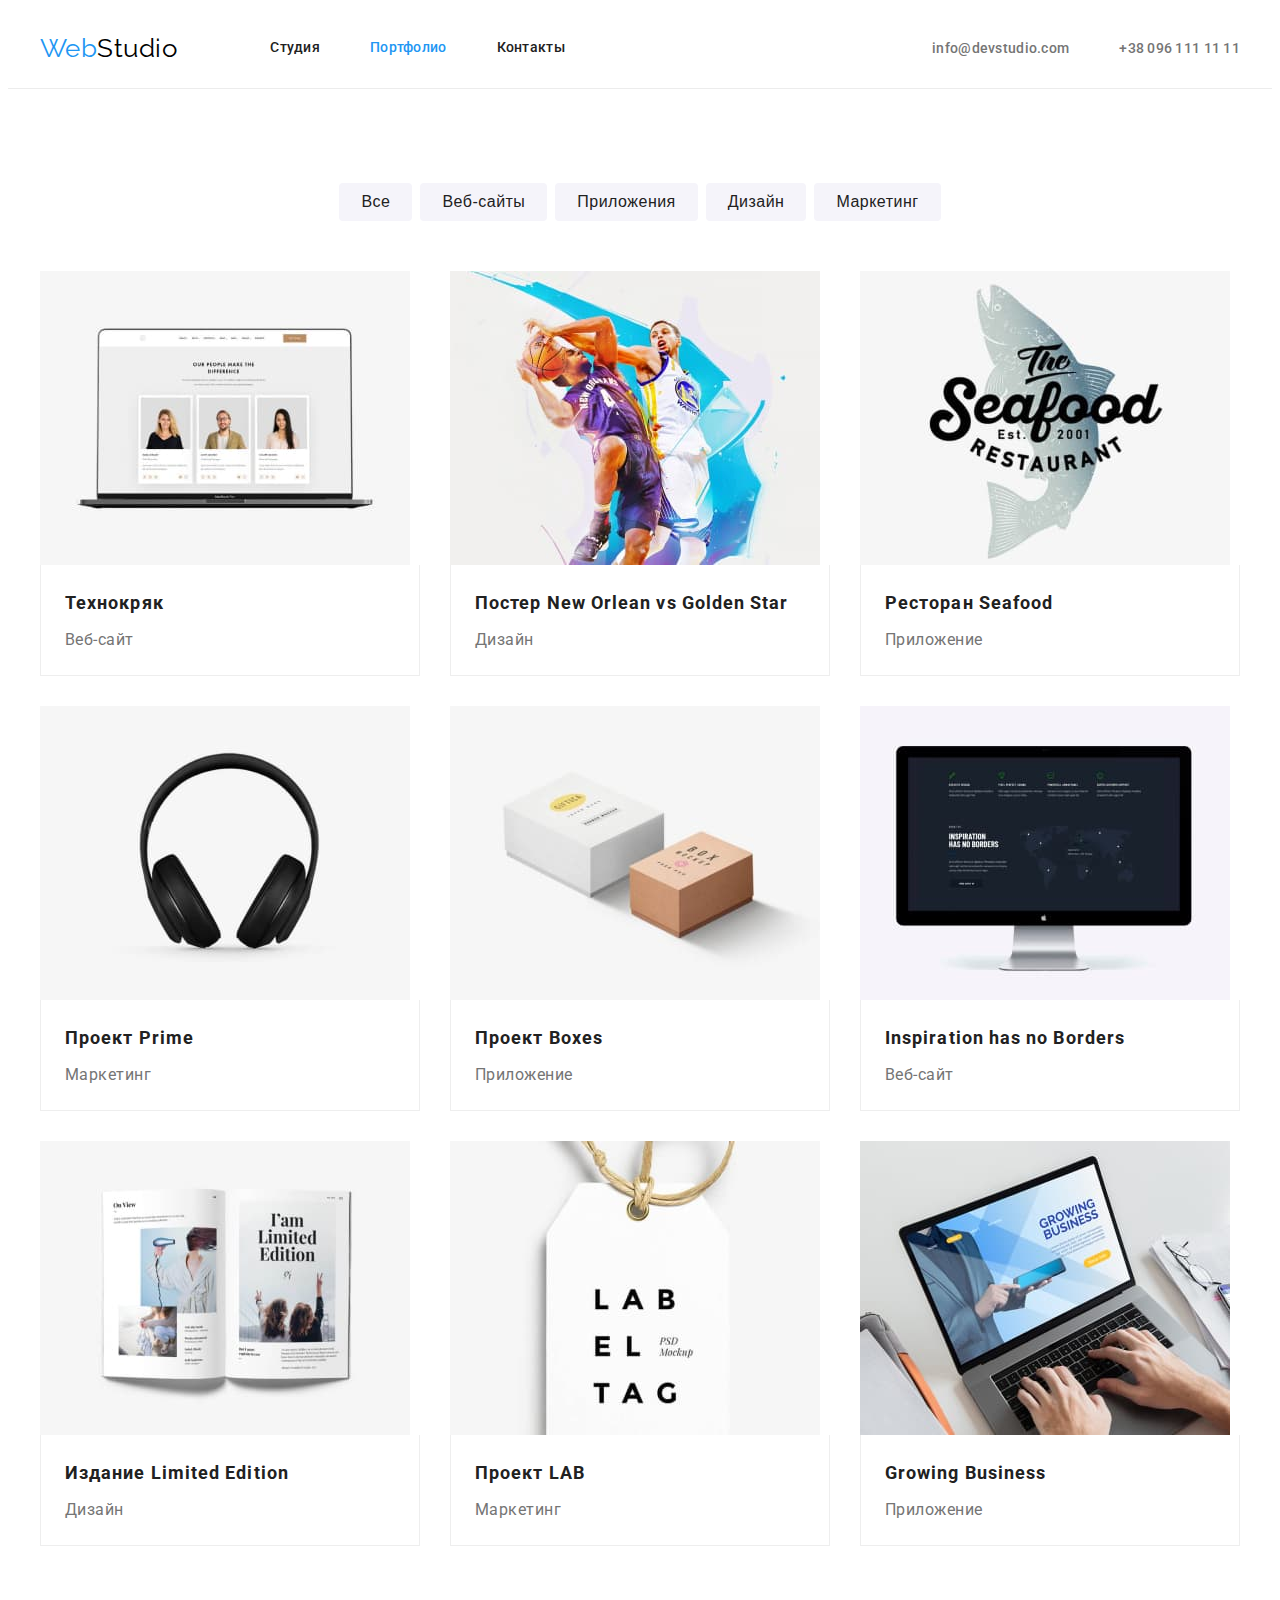
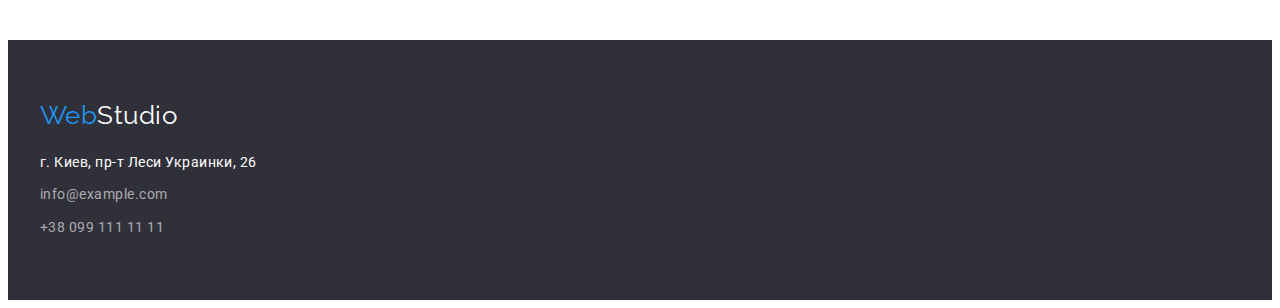
==== portfolio.html @ bcac4eaa "Переносит 3ю работу" ====
<!DOCTYPE html>
<html lang="ru">
<head>
    <meta charset="UTF-8">
    <meta http-equiv="X-UA-Compatible" content="IE=edge">
    <meta name="viewport" content="width=device-width, initial-scale=1.0">
    <title>Portfolio</title>
    <link href="https://fonts.googleapis.com/css2?family=Raleway:wght@700&family=Roboto:wght@400;500;700;900&display=swap" rel="stylesheet">
    <link rel="stylesheet" href="https://cdnjs.cloudflare.com/ajax/libs/modern-normalize/1.1.0/modern-normalize.min.css"
        integrity="sha512-wpPYUAdjBVSE4KJnH1VR1HeZfpl1ub8YT/NKx4PuQ5NmX2tKuGu6U/JRp5y+Y8XG2tV+wKQpNHVUX03MfMFn9Q=="
        crossorigin="anonymous" referrerpolicy="no-referrer" />
    <link rel="stylesheet" href="./css/styles.css">
</head>
<body>
    <!-- ===========HEADER===========-->
    <header class="header-flex">
        <div class="container">
            <a href="./" class="header-logo link">Web<span class="logo-firstly">Studio</span></a>
            <nav>
                <ul class="header-list list">
                    <li class="header-item"><a href="./" class="link">Студия</a></li>
                    <li class="header-item"><a href="./portfolio.html" class="link active">Портфолио</a></li>
                    <li class="header-item"><a href="./" class="link">Контакты</a></li>
                </ul>
            </nav>
            <ul class="contacts list">
                <li class="contacts-item"><a href="mailto:info@devstudio.com" class="link">info@devstudio.com</a></li>
                <li class="contacts-item"><a href="tel:+380961111111" class="link">+38 096 111 11 11</a></li>
            </ul>
        </div>
    </header>
    <!-- Main unique content -->
    <main>
        <!-- Section 1 Our Works -->
        <section class="our-works">
            <div class="container">
                <h1 class="visually-hidden">Наши работы</h1>
                <ul class="works-list list">
                    <li class="works-item"><button type="button" class="item-btn">Все</button></li>
                    <li class="works-item"><button type="button" class="item-btn">Веб-сайты</button></li>
                    <li class="works-item"><button type="button" class="item-btn">Приложения</button></li>
                    <li class="works-item"><button type="button" class="item-btn">Дизайн</button></li>
                    <li class="works-item"><button type="button" class="item-btn">Маркетинг</button></li>
                </ul>
                <ul class="gallery list">
                    <li class="gallery-item">
                        <a href="./portfolio.html" class="link">
                            <img src="./images/partfolio/img1.jpg" alt="Веб-сайт на ноутбуке" width="370" class="img">
                            <div class="gallery-ptext">
                                <h2 class="gallery-capt">Технокряк</h2>
                                <p  class="gallery-text">Веб-сайт</p>
                            </div>
                        </a>
                    </li>
                    <li class="gallery-item">
                        <a href="./portfolio.html" class="link"> 
                            <img src="./images/partfolio/img2.jpg" alt="Блок в баскетболе" width="370" class="img">
                            <div class="gallery-ptext">
                                <h2 class="gallery-capt">Постер New Orlean vs Golden Star</h2>
                                <p  class="gallery-text">Дизайн</p>
                            </div>
                        </a>
                    </li>
                    <li class="gallery-item">
                        <a href="./portfolio.html" class="link">
                            <img src="./images/partfolio/img3.jpg" alt="Рыба и надпись" width="370" class="img">
                            <div class="gallery-ptext">
                                <h2 class="gallery-capt">Ресторан Seafood</h2>
                                <p  class="gallery-text">Приложение</p>
                            </div>
                        </a>
                    </li>
                    <li class="gallery-item">
                        <a href="./portfolio.html" class="link">
                            <img src="./images/partfolio/img4.jpg" alt="Наушники" width="370" class="img">
                            <div class="gallery-ptext">
                                <h2 class="gallery-capt">Проект Prime</h2>
                                <p  class="gallery-text">Маркетинг</p>
                            </div>
                        </a>
                    </li>
                    <li class="gallery-item">
                        <a href="./portfolio.html" class="link">
                            <img src="./images/partfolio/img5.jpg" alt="Белая и коричневая коробка" width="370" class="img">
                            <div class="gallery-ptext">
                                <h2 class="gallery-capt">Проект Boxes</h2>
                                <p  class="gallery-text">Приложение</p>
                            </div>
                        </a>
                    </li>
                    <li class="gallery-item">
                        <a href="./portfolio.html" class="link">
                            <img src="./images/partfolio/img6.jpg" alt="Сайт на мониторе" width="370" class="img">
                            <div class="gallery-ptext">
                                <h2 class="gallery-capt">Inspiration has no Borders</h2>
                                <p  class="gallery-text">Веб-сайт</p>
                            </div>
                        </a>
                    </li>
                    <li class="gallery-item">
                        <a href="./portfolio.html" class="link">
                            <img src="./images/partfolio/img7.jpg" alt="Открытый журнал" width="370" class="img">
                            <div class="gallery-ptext">
                                <h2 class="gallery-capt">Издание Limited Edition</h2>
                                <p  class="gallery-text">Дизайн</p>
                            </div>
                        </a>
                    </li>
                    <li class="gallery-item">
                        <a href="./portfolio.html" class="link">
                            <img src="./images/partfolio/img8.jpg" alt="Бирка с подписью" width="370" class="img">
                            <div class="gallery-ptext">
                                <h2 class="gallery-capt">Проект LAB</h2>
                                <p class="gallery-text">Маркетинг</p>
                            </div>
                        </a>
                    </li>
                    <li class="gallery-item">
                        <a href="./portfolio.html" class="link">
                            <img src="./images/partfolio/img9.jpg" alt="Пальцы на клавиатуре ноутбука" width="370" class="img">
                            <div class="gallery-ptext">
                                <h2 class="gallery-capt">Growing Business</h2>
                                <p class="gallery-text">Приложение</p>
                            </div>
                        </a>
                    </li>
                </ul>
            </div>
        </section>

    </main>
    <!-- Footer -->
    <footer class="footer">
        <div class="container">
            <a href="./" class="footer-logo link">Web<span class="logo-secondary">Studio</span></a>
            <address>
                <ul class="list">
                    <li class="item-adress"><a href="https://goo.gl/maps/gdu9YAMxJbdQwpBC7" target="_blank"
                            rel="noreferrer noopener nofollow" class="link">г. Киев, пр-т Леси Украинки, 26</a></li>
                    <li class="item-adress"><a href="mailto:info@example.com" class="link adress">info@example.com</a></li>
                    <li class="item-adress"><a href="tel:+380991111111" class="link adress">+38 099 111 11 11</a></li>
                </ul>
            </address>
        </div>
    </footer>
</body>
</html>
---- css/styles.css ----
:root {
  --link-accent: #2196f3;
  --firstly-accent: #000000;
  --secondary-accent: #ffffff;
  --main-text: #212121;
  --secondary-text: #757575;
  --secondary-back: #2f303a;
  --secbtn-color:#188ce8;
  --adress-color:rgba(255, 255, 255, 0.6);
  --border-accent:#ECECEC;
  --back-button:#f5f4fa;
  --sec-border-accent: #EEEEEE;
  --margin9:9px;
  --margin10:10px;
  --margin30: 30px;
  --margin50:50px;
  --padding30:30px;
  --padding32: 32px;
  --padding60:60px;
  --padding94:94px;
  --padding200:200px;
}

body {
  font-family: 'Roboto', sans-serif;
  letter-spacing: 0.03em;
}

/* Off style link */
.link {
  text-decoration: none;
}

/* Off style list */
.list {
  list-style-type: none;
}

/* margin-padding off */
h1,
h2,
h3,
h4,
h5,
h6,
p,
ul {
  margin: 0;
  padding: 0;
}

.container{
  width: 1200px;
  padding-left: 15px;
  padding-right: 15px;
  margin-left: auto;
  margin-right: auto;
  /* outline: 2px solid tomato; */
}


/* ===========HEADER=========== */
.header-flex{
  border-bottom: 1px solid var(--border-accent);
}

.header-flex .container {
  display: flex;
  align-items: center;
}

/* Logo */
.header-logo {
  margin-right: 93px;
}

.header-logo,
.footer-logo {
  color: var(--link-accent);

  font-family: 'Raleway', sans-serif;
  font-size: 26px;
  line-height: 1.19;
}

/* Logo accent */
.logo-firstly {
  color: var(--firstly-accent);

}

/* Menu nav */
.header-list {
  display: flex;
}

.header-item:not(:last-child) {
  margin-right: var(--margin50);
}

.header-list .link {
  color: var(--main-text);

  font-weight: 500;
  font-size: 14px;
  line-height: 1.14;
  letter-spacing: 0.02em;

  display: block;
  padding-top: var(--padding32);
  padding-bottom: var(--padding32);
}


/* Contacts */
.contacts{
display: flex;
margin-left: auto;
}

.contacts-item:not(:last-child){
  margin-right: var(--margin50);
}

.contacts .link {
  color: var(--secondary-text);

  font-weight: 500;
  font-size: 14px;
  line-height: 1.14;
  letter-spacing: 0.02em;

  padding-top: var(--padding32);
  padding-bottom: var(--padding32);
}

/*Active */
.link.active {
  color: var(--link-accent);
}

.header-list .link:hover,
.header-list .link:focus,
.contacts .link:hover,
.contacts .link:focus {
  color: var(--link-accent);
}

/* ===========HERO=========== */

.hero {
  background-color: var(--secondary-back);

  padding-top: var(--padding200);
  padding-bottom: var(--padding200);

  text-align: center;

}

.hero-capt {
  
  color: var(--secondary-accent);

  font-weight: 900;
  font-size: 44px;
  line-height: 1.36;
  letter-spacing: 0.06em;
  text-transform: uppercase;

  max-width: 700px;
  margin-right: auto;
  margin-bottom: var(--margin30);
  margin-left: auto;
}

/* Button */
.btn {
  background: var(--link-accent);
  color: var(--secondary-accent);

  font-weight: 700;
  font-size: 16px;
  line-height: 1.87;
  letter-spacing: 0.06em;
  cursor: pointer;

  border-radius: 4px;
  padding: 10px var(--padding32);
  min-width: 200px;
}

.btn:hover,
.btn:focus {
  background-color: var(--secbtn-color);
}

/* =========Section our advantage========== */

.our-advantage{
  padding-top: var(--padding94);
}

/*cant see */
.visually-hidden {
  position: absolute;
  white-space: nowrap;
  width: 1px;
  height: 1px;
  overflow: hidden;
  border: 0;
  padding: 0;
  clip: rect(0 0 0 0);
  clip-path: inset(50%);
  margin: -1px;
}

.advantage-list{
display: flex;
}

.list-item:not(:last-child){
  margin-right: var(--padding30);
}

.item-caption{
  color: var(--main-text);

  font-size: 14px;
  line-height: 1.14;
  text-transform: uppercase;

  margin-bottom: var(--margin10);
}

.item-text {
  color: var(--secondary-text);

  font-size: 14px;
  font-weight: 400;
  line-height: 1.71;

  max-width: 270px;
}

/* =============What we do=================== */

.what-we-do{
  padding-top: var(--padding94);
  padding-bottom: var(--padding94);
}

.section-caption {
  color: var(--main-text);

  font-size: 36px;
  line-height: 1.16;
  text-align: center;

  margin-bottom: var(--margin50);
}

.what-list{
  display: flex;
  margin-right: calc(-1 * var(--padding30));
}

.what-item{
  flex-basis: calc(100% / 3 - var(--padding30));
  margin-right: var(--padding30);
}

.img{
  display: block;
  max-width: 100%;
  height: auto;
}

/* ==========Section our team ===================*/

.team {
  background-color: #f5f4fa;
  padding-top: var(--padding94);
  padding-bottom: var(--padding94);
}

.team-list{
  display: flex;
  margin-right: calc(-1 * var(--padding30));
}

.item-team{
  flex-basis: calc(100% / 4 - var(--padding30));
  margin-right: var(--padding30);
  width: 270px;
  height: 368px;
  background-color: var(--secondary-accent);
  border-radius: 0px 0px 4px 4px;
}

.team-padding{
  text-align: center;
  padding: var(--padding30);

}

.team-caption {
  color: var(--main-text);

  font-weight: 500;
  font-size: 16px;
  line-height: 1.19;

  margin-bottom: var(--margin10);
}

.team-text {
  color: var(--secondary-text);

  font-weight: 400;
  font-size: 16px;
  line-height: 1.19;
}



/* =============FOOTER====================== */

.footer {
  background-color: var(--secondary-back);
  padding-top: var(--padding60);
  padding-bottom: var(--padding60);
}
.footer-logo{
display: block;
margin-bottom: 20px;
}

.logo-secondary {
  color: var(--secondary-accent);
}

.item-adress:not(:last-child){
  margin-bottom: var(--margin9);
}
.item-adress .link {
  color: var(--secondary-accent);

  font-style: normal;
  font-weight: 400;
  font-size: 14px;
  line-height: 1.71;

  display: block;
}

.link.adress {
  color: var(--adress-color);
}

.link.adress:hover,
.link.adress:focus,
.item-adress .link:hover,
.item-adress .link:focus {
  color: var(--link-accent);
}

/* ==========Portfolio =================*/

.our-works{
  padding-top: var(--padding94);
  padding-bottom: var(--padding94);
}

.works-list{
  display: flex;
  margin-bottom: var(--margin50);
  justify-content: center;
}

.works-item:not(:last-child){
  margin-right: 8px;
}

.item-btn {
  background: var(--back-button);
  color: var(--main-text);

  font-weight: 500;
  font-size: 16px;
  line-height: 1.62;
  letter-spacing: 0.03em;
  cursor: pointer;

  padding-top: 6px;
  padding-right: 22px;
  padding-bottom: 6px;
  padding-left: 22px;
  border-radius: 4px;
  border: var(--back-button);
}

.item-btn:hover,
.item-btn:focus {
  background: var(--link-accent);
  color: var(--secondary-accent);
}

.gallery{
  display: flex;
  flex-wrap: wrap;
  margin-right: calc(-1 * var(--padding30));
  margin-bottom: calc(-1 * var(--padding30));
}

.gallery-item{
  flex-basis: calc(100% / 3 - var(--padding30));
  margin-right: var(--padding30);
  margin-bottom: var(--padding30);
}

.gallery-ptext{
  padding-top: 20px;
  padding-right: 24px;
  padding-bottom: 20px;
  padding-left: 24px;
  border-right: 1px solid var(--sec-border-accent);
  border-bottom: 1px solid var(--sec-border-accent);
  border-left: 1px solid var(--sec-border-accent);

}

.gallery-capt {
  color: var(--main-text);

  font-weight: 700;
  font-size: 18px;
  line-height: 2;
  letter-spacing: 0.06em;

  margin-bottom: 4px;
}
.gallery-text {
  color: var(--secondary-text);

  font-weight: 400;
  font-size: 16px;
  line-height: 1.87;
}
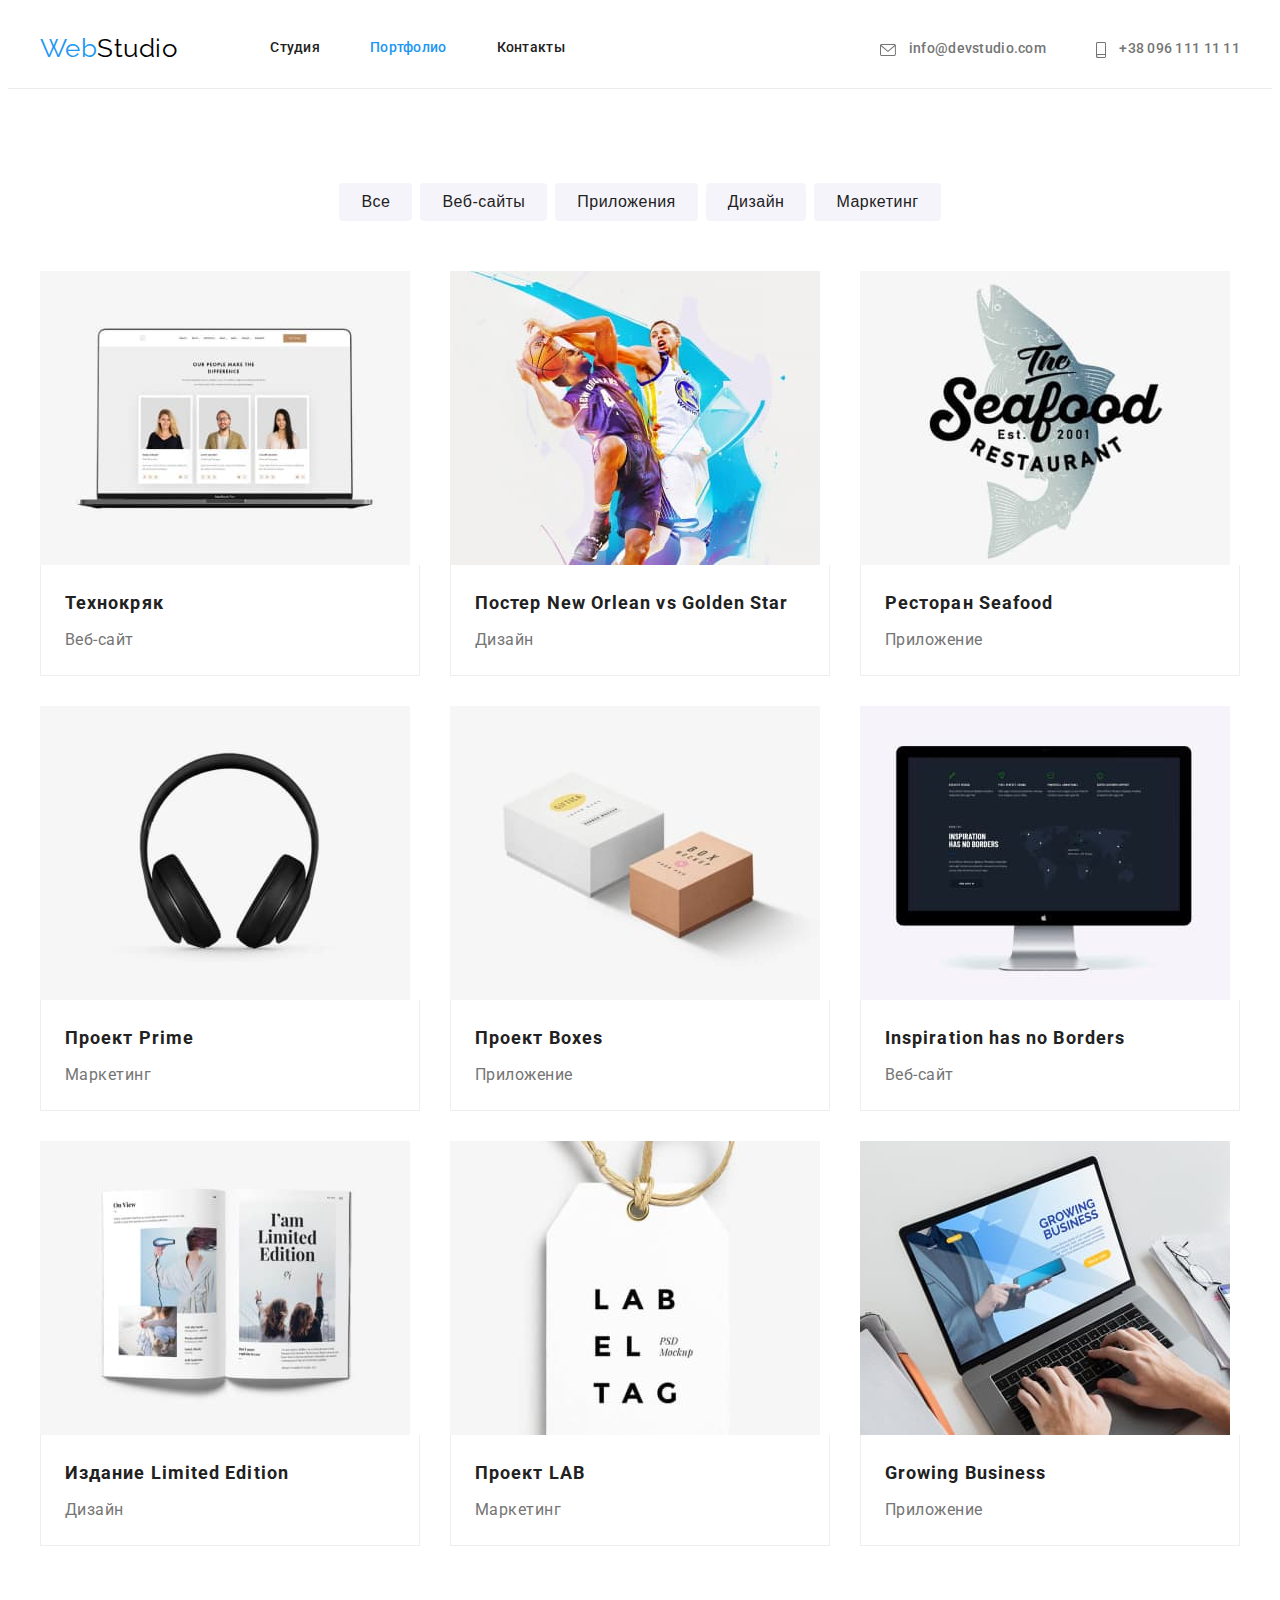
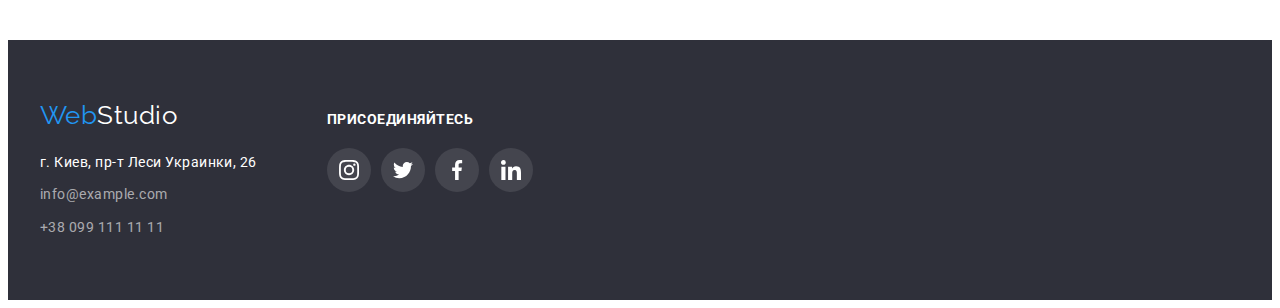
==== commit 336e8af5: "Добавляет все svg элементы, ховер, фокус и тд" ====
--- a/portfolio.html
+++ b/portfolio.html
@@ -15,17 +15,31 @@
     <!-- ===========HEADER===========-->
     <header class="header-flex">
         <div class="container">
-            <a href="./" class="header-logo link">Web<span class="logo-firstly">Studio</span></a>
+            <a href="./" class="header-logo link" lang="en">Web<span class="logo-firstly">Studio</span></a>
             <nav>
                 <ul class="header-list list">
-                    <li class="header-item"><a href="./" class="link">Студия</a></li>
+                    <li class="header-item"><a href="./" class="link ">Студия</a></li>
                     <li class="header-item"><a href="./portfolio.html" class="link active">Портфолио</a></li>
                     <li class="header-item"><a href="./" class="link">Контакты</a></li>
                 </ul>
             </nav>
             <ul class="contacts list">
-                <li class="contacts-item"><a href="mailto:info@devstudio.com" class="link">info@devstudio.com</a></li>
-                <li class="contacts-item"><a href="tel:+380961111111" class="link">+38 096 111 11 11</a></li>
+                <li class="contacts-item">
+                    <a href="mailto:info@devstudio.com" class="link" lang="en">
+                        <svg class="contacts-icon" width="16" height="12">
+                            <use href="./images/icons.svg#icon-posht">
+                            </use>
+                        </svg> info@devstudio.com</a>
+                </li>
+                <li class="contacts-item">
+                    <a href="tel:+380961111111" class="link">
+                        <svg class="contacts-icon" width="10" height="16">
+                            <use href="./images/icons.svg#icon-smartphone">
+                            </use>
+                        </svg>
+                        +38 096 111 11 11
+                    </a>
+                </li>
             </ul>
         </div>
     </header>
@@ -44,7 +58,7 @@
                 </ul>
                 <ul class="gallery list">
                     <li class="gallery-item">
-                        <a href="./portfolio.html" class="link">
+                        <a href="./portfolio.html" class="gallery-link link">
                             <img src="./images/partfolio/img1.jpg" alt="Веб-сайт на ноутбуке" width="370" class="img">
                             <div class="gallery-ptext">
                                 <h2 class="gallery-capt">Технокряк</h2>
@@ -53,7 +67,7 @@
                         </a>
                     </li>
                     <li class="gallery-item">
-                        <a href="./portfolio.html" class="link"> 
+                        <a href="./portfolio.html" class="gallery-link link"> 
                             <img src="./images/partfolio/img2.jpg" alt="Блок в баскетболе" width="370" class="img">
                             <div class="gallery-ptext">
                                 <h2 class="gallery-capt">Постер New Orlean vs Golden Star</h2>
@@ -62,7 +76,7 @@
                         </a>
                     </li>
                     <li class="gallery-item">
-                        <a href="./portfolio.html" class="link">
+                        <a href="./portfolio.html" class="gallery-link link">
                             <img src="./images/partfolio/img3.jpg" alt="Рыба и надпись" width="370" class="img">
                             <div class="gallery-ptext">
                                 <h2 class="gallery-capt">Ресторан Seafood</h2>
@@ -71,7 +85,7 @@
                         </a>
                     </li>
                     <li class="gallery-item">
-                        <a href="./portfolio.html" class="link">
+                        <a href="./portfolio.html" class="gallery-link link">
                             <img src="./images/partfolio/img4.jpg" alt="Наушники" width="370" class="img">
                             <div class="gallery-ptext">
                                 <h2 class="gallery-capt">Проект Prime</h2>
@@ -80,7 +94,7 @@
                         </a>
                     </li>
                     <li class="gallery-item">
-                        <a href="./portfolio.html" class="link">
+                        <a href="./portfolio.html" class="gallery-link link">
                             <img src="./images/partfolio/img5.jpg" alt="Белая и коричневая коробка" width="370" class="img">
                             <div class="gallery-ptext">
                                 <h2 class="gallery-capt">Проект Boxes</h2>
@@ -89,7 +103,7 @@
                         </a>
                     </li>
                     <li class="gallery-item">
-                        <a href="./portfolio.html" class="link">
+                        <a href="./portfolio.html" class="gallery-link link">
                             <img src="./images/partfolio/img6.jpg" alt="Сайт на мониторе" width="370" class="img">
                             <div class="gallery-ptext">
                                 <h2 class="gallery-capt">Inspiration has no Borders</h2>
@@ -98,7 +112,7 @@
                         </a>
                     </li>
                     <li class="gallery-item">
-                        <a href="./portfolio.html" class="link">
+                        <a href="./portfolio.html" class="gallery-link link">
                             <img src="./images/partfolio/img7.jpg" alt="Открытый журнал" width="370" class="img">
                             <div class="gallery-ptext">
                                 <h2 class="gallery-capt">Издание Limited Edition</h2>
@@ -107,7 +121,7 @@
                         </a>
                     </li>
                     <li class="gallery-item">
-                        <a href="./portfolio.html" class="link">
+                        <a href="./portfolio.html" class="gallery-link link">
                             <img src="./images/partfolio/img8.jpg" alt="Бирка с подписью" width="370" class="img">
                             <div class="gallery-ptext">
                                 <h2 class="gallery-capt">Проект LAB</h2>
@@ -116,7 +130,7 @@
                         </a>
                     </li>
                     <li class="gallery-item">
-                        <a href="./portfolio.html" class="link">
+                        <a href="./portfolio.html" class="gallery-link link">
                             <img src="./images/partfolio/img9.jpg" alt="Пальцы на клавиатуре ноутбука" width="370" class="img">
                             <div class="gallery-ptext">
                                 <h2 class="gallery-capt">Growing Business</h2>
@@ -131,16 +145,52 @@
     </main>
     <!-- Footer -->
     <footer class="footer">
-        <div class="container">
-            <a href="./" class="footer-logo link">Web<span class="logo-secondary">Studio</span></a>
-            <address>
-                <ul class="list">
-                    <li class="item-adress"><a href="https://goo.gl/maps/gdu9YAMxJbdQwpBC7" target="_blank"
-                            rel="noreferrer noopener nofollow" class="link">г. Киев, пр-т Леси Украинки, 26</a></li>
-                    <li class="item-adress"><a href="mailto:info@example.com" class="link adress">info@example.com</a></li>
-                    <li class="item-adress"><a href="tel:+380991111111" class="link adress">+38 099 111 11 11</a></li>
+        <div class="container footer-flex">
+            <div>
+                <a href="./" class="footer-logo link" lang="en">Web<span class="logo-secondary">Studio</span></a>
+                <address>
+                    <ul class="list">
+                        <li class="item-adress"><a href="https://goo.gl/maps/gdu9YAMxJbdQwpBC7" target="_blank"
+                                rel="noreferrer noopener nofollow" class="link">г. Киев, пр-т Леси Украинки, 26</a></li>
+                        <li class="item-adress"><a href="mailto:info@example.com" class="link adress"
+                                lang="en">info@example.com</a></li>
+                        <li class="item-adress"><a href="tel:+380991111111" class="link adress">+38 099 111 11 11</a></li>
+                    </ul>
+                </address>
+            </div>
+            <div class="join">
+                <h2 class="join-title">присоединяйтесь</h2>
+                <ul class="join-list list">
+                    <li class="join-item">
+                        <a href="" class="join-link link">
+                            <svg join-icon width="20" height="20">
+                                <use href="./images/icons.svg#icon-instagram"></use>
+                            </svg>
+                        </a>
+                    </li>
+                    <li class="join-item">
+                        <a href="" class="join-link link">
+                            <svg join-icon width="20" height="20">
+                                <use href="./images/icons.svg#icon-twitter"></use>
+                            </svg>
+                        </a>
+                    </li>
+                    <li class="join-item">
+                        <a href="" class="join-link link">
+                            <svg join-icon width="20" height="20">
+                                <use href="./images/icons.svg#icon-facebook"></use>
+                            </svg>
+                        </a>
+                    </li>
+                    <li class="join-item">
+                        <a href="" class="join-link link">
+                            <svg join-icon width="20" height="20">
+                                <use href="./images/icons.svg#icon-linkedin"></use>
+                            </svg>
+                        </a>
+                    </li>
                 </ul>
-            </address>
+            </div>
         </div>
     </footer>
 </body>
--- a/css/styles.css
+++ b/css/styles.css
@@ -5,17 +5,22 @@
   --main-text: #212121;
   --secondary-text: #757575;
   --secondary-back: #2f303a;
+  --hero-bg: #C4C4C4;
   --secbtn-color:#188ce8;
   --adress-color:rgba(255, 255, 255, 0.6);
+  --bg-soc-link:rgba(255, 255, 255, 0.1);
   --border-accent:#ECECEC;
   --back-button:#f5f4fa;
   --sec-border-accent: #EEEEEE;
+  --icon-color:#AFB1B8;
   --margin9:9px;
   --margin10:10px;
-  --margin30: 30px;
+  --margin16:16px;
+  --margin20:20px;
+  --margin30:30px;
   --margin50:50px;
   --padding30:30px;
-  --padding32: 32px;
+  --padding32:32px;
   --padding60:60px;
   --padding94:94px;
   --padding200:200px;
@@ -114,9 +119,10 @@
 
 /* Contacts */
 .contacts{
-display: flex;
-margin-left: auto;
-}
+  display: flex;
+  margin-left: auto;
+  align-items: center;
+  }
 
 .contacts-item:not(:last-child){
   margin-right: var(--margin50);
@@ -132,6 +138,12 @@
 
   padding-top: var(--padding32);
   padding-bottom: var(--padding32);
+}
+
+.contacts-icon{
+  margin-right: var(--margin10);
+  fill: currentColor;
+  vertical-align: middle;
 }
 
 /*Active */
@@ -149,13 +161,23 @@
 /* ===========HERO=========== */
 
 .hero {
-  background-color: var(--secondary-back);
-
+  max-width: 1600px;
+  height: 600px;
+  background-color: var(--hero-bg);
+  background-image: linear-gradient( 
+    rgba(47, 48, 58, 0.4), 
+    rgba(47, 48, 58, 0.4)),
+    url(../images/hero-bg.jpg);
+  background-repeat: no-repeat;
+  background-position: center;
+  background-size: cover;
+
+  margin-right: auto;
+  margin-left: auto;
   padding-top: var(--padding200);
   padding-bottom: var(--padding200);
 
   text-align: center;
-
 }
 
 .hero-capt {
@@ -223,13 +245,23 @@
   margin-right: var(--padding30);
 }
 
+.advantage-icon{
+  width: 270px;
+  height: 120px;
+  background-color: var(--back-button);
+  padding-top: 25px;
+  padding-right: 100px;
+  padding-bottom: 25px;
+  padding-left: 100px;
+}
+
 .item-caption{
   color: var(--main-text);
 
   font-size: 14px;
   line-height: 1.14;
   text-transform: uppercase;
-
+  margin-top: var(--margin30);
   margin-bottom: var(--margin10);
 }
 
@@ -279,7 +311,7 @@
 /* ==========Section our team ===================*/
 
 .team {
-  background-color: #f5f4fa;
+  background-color: var(--back-button);
   padding-top: var(--padding94);
   padding-bottom: var(--padding94);
 }
@@ -293,9 +325,12 @@
   flex-basis: calc(100% / 4 - var(--padding30));
   margin-right: var(--padding30);
   width: 270px;
-  height: 368px;
+  height: 428px;
   background-color: var(--secondary-accent);
   border-radius: 0px 0px 4px 4px;
+  box-shadow: 0px 1px 3px rgba(0, 0, 0, 0.12),
+  0px 1px 1px rgba(0, 0, 0, 0.14),
+  0px 2px 1px rgba(0, 0, 0, 0.2);
 }
 
 .team-padding{
@@ -320,9 +355,68 @@
   font-weight: 400;
   font-size: 16px;
   line-height: 1.19;
-}
-
-
+
+  margin-bottom: var(--margin16);
+}
+
+.team-soc-list{
+  display: flex;
+  justify-content: center;
+}
+
+.team-soc-item + .team-soc-item{
+  margin-left: var(--margin10);
+}
+
+.team-soc-link{
+  width: 44px;
+  height: 44px;
+  background-color: var(--secondary-accent);
+  border-radius: 50%;
+  display: flex;
+  justify-content: center;
+  align-items: center;
+  fill:var(--icon-color);
+}
+
+.team-soc-link:hover,
+.team-soc-link:focus{
+  background-color: var(--link-accent);
+  fill: var(--secondary-accent);
+}
+
+/* ============Regular customers===========*/
+
+.reg-clients{
+  background-color: var(--secondary-accent);
+  padding-top: var(--padding94);
+  padding-bottom: var(--padding94);
+}
+
+.clients-list{
+  display: flex;
+  justify-content: center;
+}
+
+.clients-item + .clients-item{
+  margin-left: var(--margin30);
+}
+
+.clients-link{
+  width: 170px;
+  height: 92px;
+  border: 1px solid var(--icon-color);
+  border-radius: 4px;
+  display: flex;
+  justify-content: center;
+  align-items: center;
+  fill: var(--icon-color);
+}
+
+.clients-link:hover{
+  fill: var(--link-accent);
+  border: 1px solid var(--link-accent);
+}
 
 /* =============FOOTER====================== */
 
@@ -331,9 +425,15 @@
   padding-top: var(--padding60);
   padding-bottom: var(--padding60);
 }
+
+.footer-flex{
+  display: flex;
+  align-items: baseline;
+}
+
 .footer-logo{
 display: block;
-margin-bottom: 20px;
+margin-bottom: var(--margin20);
 }
 
 .logo-secondary {
@@ -343,6 +443,7 @@
 .item-adress:not(:last-child){
   margin-bottom: var(--margin9);
 }
+
 .item-adress .link {
   color: var(--secondary-accent);
 
@@ -363,6 +464,45 @@
 .item-adress .link:hover,
 .item-adress .link:focus {
   color: var(--link-accent);
+}
+
+.join{
+  margin-left: 70px;
+}
+
+.join-title{
+  font-size: 14px;
+  line-height: 1.14;
+  text-transform: uppercase;
+  
+  color: var(--secondary-accent);
+  margin-bottom: var(--margin20) ;
+}
+
+.join-list{
+  display: flex;
+  justify-content: center;
+  align-items: center;
+}
+
+.join-item + .join-item{
+  margin-left: var(--margin10);
+}
+
+.join-link{
+  width: 44px;
+  height: 44px;
+  background-color: var(--bg-soc-link);
+  border-radius: 50%;
+  display: flex;
+  justify-content: center;
+  align-items: center;
+  fill: var(--secondary-accent);
+}
+
+.join-link:hover,
+.join-link:focus{
+background-color: var(--link-accent);
 }
 
 /* ==========Portfolio =================*/
@@ -404,6 +544,9 @@
 .item-btn:focus {
   background: var(--link-accent);
   color: var(--secondary-accent);
+  box-shadow: 0px 3px 1px rgba(0, 0, 0, 0.1),
+  0px 1px 2px rgba(0, 0, 0, 0.08),
+  0px 2px 2px rgba(0, 0, 0, 0.12);
 }
 
 .gallery{
@@ -417,6 +560,15 @@
   flex-basis: calc(100% / 3 - var(--padding30));
   margin-right: var(--padding30);
   margin-bottom: var(--padding30);
+}
+
+
+.gallery-link:hover,
+.gallery-link:focus{
+display: block;
+box-shadow: 0px 1px 1px rgba(0, 0, 0, 0.12),
+0px 4px 4px rgba(0, 0, 0, 0.06),
+1px 4px 6px rgba(0, 0, 0, 0.16);
 }
 
 .gallery-ptext{
